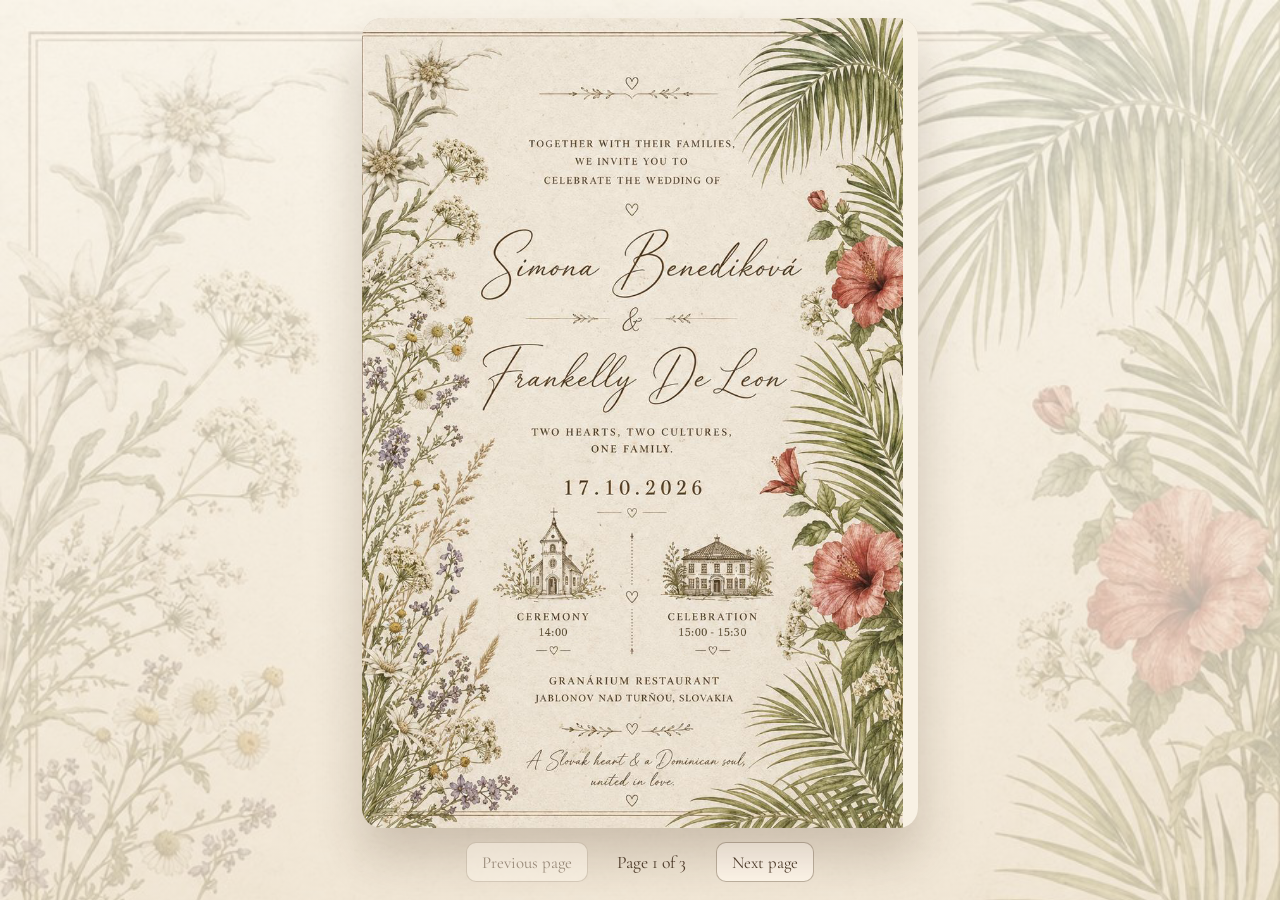
==== index.html @ 4510f34d "Initial wedding invitation site" ====
<!doctype html>
<html lang="en">
  <head>
    <meta charset="UTF-8" />
    <meta name="viewport" content="width=device-width, initial-scale=1.0" />
    <title>Simona & Frankelly | Wedding Invitation</title>
    <link rel="preconnect" href="https://fonts.googleapis.com" />
    <link rel="preconnect" href="https://fonts.gstatic.com" crossorigin />
    <link
      href="https://fonts.googleapis.com/css2?family=Cormorant+Garamond:wght@400;500;600;700&family=Great+Vibes&display=swap"
      rel="stylesheet"
    />
    <link rel="stylesheet" href="styles.css" />
  </head>
  <body>
    <main class="book-layout">
      <section class="book">
        <div class="book-track" id="book-track">
          <article class="book-page cover-page">
            <img class="cover-image" src="./assets/page1-main.png?v=20260806-1" alt="Wedding invitation cover" />
          </article>

          <article class="book-page invitation-page">
            <div class="details">
              <article>
                <h2>Date</h2>
                <p>17 October 2026</p>
              </article>
              <article>
                <h2>Ceremony</h2>
                <p>14:00</p>
              </article>
              <article>
                <h2>Celebration</h2>
                <p>15:00 - 15:30</p>
              </article>
              <article>
                <h2>Venue</h2>
                <p>
                  <a
                    class="venue-link"
                    href="https://www.google.com/maps/place//data=!4m2!3m1!1s0x473fa780d274a7af:0x8f6752d751218407?sa=X&ved=1t:8290&ictx=111"
                    target="_blank"
                    rel="noopener noreferrer"
                  >
                    Granárium Restaurant, Jablonov nad Turnou, Slovakia
                  </a>
                </p>
              </article>
            </div>

            <section class="menu-box">
              <h2>Menu</h2>
              <ul class="menu-details">
                <li>
                  <strong>Welcome</strong>: Crispy homemade cracklings fresh from the oven, Delicate 3-year-old
                  homemade apricot brandy served on dried apricots.
                </li>
                <li>
                  <strong>Soup</strong>: Traditional long-cooked chicken broth, homemade traditional pasta - čigy
                  (gágoríky), vegetables and meat from the soup, homemade stuffing.
                </li>
                <li>
                  <strong>Main course</strong>:
                  <span class="menu-option"><strong>Option 1</strong>: Juicy oven-roasted pork collar (also known as pork neck or coppa).</span>
                  <span class="menu-option"><strong>Option 2</strong>: Turkey thigh boneless with crispy skin, traditional potato puree with roasted onions, seasonal salad.</span>
                </li>
                <li>
                  <strong>Buffet "Swedish" tables</strong>: Crispy Bavarian pork knee baked in the oven, Traditional
                  stuffed cabbage, crispy oven-roasted pork belly, stuffed mushrooms, chicken perkelt, 2 types of
                  cutlets, Potato salad, roasted potatoes, grilled vegetables.
                </li>
              </ul>
            </section>

            <section class="accommodation-box gifting-box">
              <h2>Gifting</h2>
              <p>
                Your love, laughter, and company on our special day are all we truly need. As we live abroad,
                transporting flowers and traditional gifts would be difficult. Should you wish to honor us with a
                gift, we would be truly grateful for a contribution towards our future together.
              </p>
            </section>

            <section class="accommodation-box">
              <h2>Accommodation option</h2>
              <p>
                If you would like to stay overnight near the venue, you can check booking options here:
                <a
                  class="venue-link"
                  href="https://www.booking.com/hotel/sk/granarium.en-gb.html?aid=1288294&amp;label=[base64]&amp;sid=f7a717f416b6ef224981863a08c27c17&amp;all_sr_blocks=215159801_96951746_2_34_0&amp;checkin=2026-07-19&amp;checkout=2026-07-20&amp;dest_id=2151598&amp;dest_type=hotel&amp;dist=0&amp;group_adults=2&amp;group_children=0&amp;hapos=1&amp;highlighted_blocks=215159801_96951746_2_34_0&amp;hpos=1&amp;matching_block_id=215159801_96951746_2_34_0&amp;no_rooms=1&amp;req_adults=2&amp;req_children=0&amp;room1=A%2CA&amp;sb_price_type=total&amp;sr_order=popularity&amp;sr_pri_blocks=215159801_96951746_2_34_0__4631&amp;srepoch=1784383670&amp;srpvid=659963562c861167&amp;type=total&amp;ucfs=1&amp;"
                  target="_blank"
                  rel="noopener noreferrer"
                >
                  Book accommodation at Granárium
                </a>
              </p>
              <ul class="accommodation-details">
                <li>
                  Accommodation is available at the venue and can be arranged together with our group booking for
                  convenience. Please note that the stay is at your own expense. If you are interested, kindly share
                  your room details with us (for example: 2 adults, 2 children) so we can coordinate directly with the
                  venue. Please do not proceed with booking on your own.
                </li>
                <li>
                  If you need a crib for an infant, please bring your own crib, pillow, and crib duvet. Nothing else
                  will be needed for the rest of the room, this is only specifically for the infants.
                </li>
                <li>Please contact us directly so we can finalize the arrangements for you.</li>
              </ul>
            </section>
          </article>

          <article class="book-page rsvp-page">
            <h2>RSVP</h2>
            <p class="deadline">Please reply by September 17, 2026</p>

            <form id="rsvp-form" novalidate>
              <label>
                Your full name
                <input type="text" name="inviteeName" required />
              </label>

              <label>
                Email address (for wedding updates)
                <input type="email" name="inviteeEmail" required />
              </label>

              <fieldset>
                <legend>Will you attend?</legend>
                <label class="inline"><input type="radio" name="attendance" value="yes" required /> Yes</label>
                <label class="inline"><input type="radio" name="attendance" value="no" /> No</label>
              </fieldset>

              <section class="companions">
                <div class="companions-header">
                  <h3>Accompanying guests</h3>
                  <button type="button" id="add-guest">+ Add guest</button>
                </div>
                <p class="hint">Add the names of people coming with you.</p>
                <div id="guest-list"></div>
              </section>

              <label>
                Food or drink preferences
                <textarea
                  name="preferences"
                  rows="4"
                  placeholder="Example: Vegetarian meal, no peanuts, non-alcoholic drinks."
                ></textarea>
              </label>

              <button type="submit" class="submit">Send RSVP</button>
              <p id="form-message" role="status" aria-live="polite"></p>
            </form>
          </article>
        </div>
      </section>

      <nav class="book-controls" aria-label="Invitation pages">
        <button type="button" id="prev-page" class="page-button">Previous page</button>
        <p id="page-status" class="page-status">Page 1 of 3</p>
        <button type="button" id="next-page" class="page-button">Next page</button>
      </nav>
    </main>

    <script src="script.js"></script>
  </body>
</html>
---- styles.css ----
:root {
  --ink: #4f3d2c;
  --paper: #f8f1e4;
  --accent: #92724f;
  --border: rgba(95, 75, 49, 0.3);
}

* {
  box-sizing: border-box;
}

body {
  margin: 0;
  font-family: "Cormorant Garamond", serif;
  color: var(--ink);
  background:
    linear-gradient(rgba(252, 248, 238, 0.72), rgba(241, 230, 212, 0.72)),
    url("./assets/site-background-enhanced.png"),
    radial-gradient(circle at 10% 20%, #fcf8ee 0%, #f1e6d4 42%, #ead8c0 100%);
  background-size: cover, cover, auto;
  background-position: center top, center top, center;
  background-repeat: no-repeat, no-repeat, no-repeat;
  background-attachment: fixed, fixed, fixed;
  overflow-x: hidden;
  position: relative;
}

.book-layout {
  min-height: 100vh;
  width: 100%;
  margin: 0;
  padding: 1rem clamp(0.5rem, 2vw, 2rem);
  display: grid;
  gap: 0.9rem;
  align-content: center;
}

.book {
  position: relative;
  overflow: hidden;
  border-radius: 20px;
  width: min(96vw, calc(90vh * 1054 / 1536));
  max-width: 1100px;
  aspect-ratio: 1054 / 1536;
  height: auto;
  margin: 0 auto;
  box-shadow:
    0 28px 48px rgba(60, 36, 13, 0.2),
    inset 0 0 0 1px rgba(95, 75, 49, 0.2);
}

.book-track {
  display: flex;
  height: 100%;
  transition: transform 500ms ease;
  will-change: transform;
}

.book-page {
  flex: 0 0 100%;
  min-height: 100%;
  height: 100%;
  padding: clamp(1.3rem, 3vw, 2.5rem);
  position: relative;
  overflow-y: auto;
  overflow-x: hidden;
  -webkit-overflow-scrolling: touch;
  scrollbar-gutter: stable;
  border: 1px solid var(--border);
}

.cover-page {
  padding: 0;
  border: 0;
  background: var(--paper);
  display: flex;
  align-items: center;
  justify-content: center;
  overflow: hidden;
}

.cover-image {
  display: block;
  width: 100%;
  height: 100%;
  object-fit: cover;
  object-position: center;
  background: transparent;
  image-rendering: auto;
}

.invitation-page::before,
.invitation-page::after,
.rsvp-page::before,
.rsvp-page::after {
  content: "";
  position: absolute;
  top: 0;
  right: 0;
  bottom: 0;
  left: 0;
  background-size: cover;
  background-position: center;
  z-index: 0;
}

.invitation-page {
  background:
    radial-gradient(circle at 20% 20%, rgba(255, 248, 234, 0.95), rgba(246, 232, 208, 0.9)),
    var(--paper);
  padding-bottom: clamp(2.4rem, 4vh, 3.5rem);
}

.invitation-page::before {
  background-image: url("./assets/invitation-theme.jpg");
  background-size: 68%;
  background-position: left center;
  opacity: 0.15;
  filter: saturate(0.92);
}

.invitation-page::after {
  background-image: url("./assets/rsvp-theme.jpg");
  background-size: 68%;
  background-position: right center;
  opacity: 0.14;
  filter: saturate(0.92);
}

.rsvp-page {
  background:
    radial-gradient(circle at 18% 20%, rgba(255, 248, 234, 0.95), rgba(246, 232, 208, 0.9)),
    var(--paper);
}

.rsvp-page::before {
  background-image: url("./assets/invitation-theme.jpg");
  background-size: 70%;
  background-position: left top;
  opacity: 0.16;
  filter: saturate(0.9);
}

.rsvp-page::after {
  background-image: url("./assets/rsvp-theme.jpg");
  background-size: 72%;
  background-position: right bottom;
  opacity: 0.14;
  filter: saturate(0.9);
}

.book-page > * {
  position: relative;
  z-index: 1;
}

.intro,
.headline,
.deadline,
.hint {
  text-align: center;
  letter-spacing: 0.04em;
}

.intro,
.deadline,
.hint {
  font-size: clamp(1.05rem, 1.8vw, 1.3rem);
}

.names {
  font-family: "Great Vibes", cursive;
  font-size: clamp(2.5rem, 5.2vw, 4.8rem);
  text-align: center;
  margin: 1rem 0 0.5rem;
  line-height: 1.05;
  font-weight: 400;
}

.names span {
  display: block;
  font-size: 0.8em;
  margin: 0.25rem 0;
}

.headline {
  font-size: clamp(1.3rem, 2.2vw, 1.7rem);
}

.details {
  margin-top: 1.6rem;
  display: grid;
  gap: 1rem;
  grid-template-columns: repeat(2, minmax(0, 1fr));
}

.details article {
  border: 1px solid rgba(95, 75, 49, 0.25);
  border-radius: 12px;
  padding: 0.75rem;
  text-align: center;
  background: rgba(255, 250, 240, 0.86);
}

.details h2 {
  margin: 0;
  font-size: 1.2rem;
  letter-spacing: 0.07em;
  text-transform: uppercase;
}

.details p {
  margin: 0.35rem 0 0;
  font-size: 1.2rem;
}

.accommodation-box {
  margin-top: 1rem;
  border: 1px solid rgba(95, 75, 49, 0.25);
  border-radius: 12px;
  background: rgba(255, 250, 240, 0.86);
  padding: 0.85rem 1rem;
}

.menu-box {
  margin-top: 1rem;
  border: 1px solid rgba(95, 75, 49, 0.25);
  border-radius: 12px;
  background: rgba(255, 250, 240, 0.86);
  padding: 0.85rem 1rem;
}

.menu-box h2,
.accommodation-box h2 {
  margin: 0;
  font-size: 1.2rem;
  letter-spacing: 0.07em;
  text-transform: uppercase;
}

.menu-details {
  margin: 0.55rem 0 0;
  padding-left: 1.35rem;
}

.menu-details li {
  margin-top: 0.45rem;
  font-size: 1.15rem;
}

.menu-option {
  display: block;
  margin-top: 0.35rem;
}

.accommodation-box p {
  margin: 0.45rem 0 0;
  font-size: 1.15rem;
}

.accommodation-details {
  margin: 0.55rem 0 0;
  padding-left: 1.35rem;
}

.accommodation-details li {
  margin-top: 0.45rem;
  font-size: 1.15rem;
}

.venue-link {
  color: var(--ink);
  text-underline-offset: 0.2rem;
  text-decoration-thickness: 1px;
}

.venue-link:hover {
  color: #705333;
}

.rsvp-page h2 {
  text-align: center;
  font-size: 2.3rem;
  margin: 0.1rem 0 0;
  letter-spacing: 0.1em;
}

form {
  display: grid;
  gap: 0.9rem;
  margin-top: 0.8rem;
  background: rgba(255, 252, 246, 0.72);
  padding: 1rem;
  border: 1px solid rgba(95, 75, 49, 0.24);
  border-radius: 14px;
  backdrop-filter: blur(0.6px);
}

label,
legend,
h3 {
  font-size: 1.2rem;
  font-weight: 600;
}

input,
textarea {
  width: 100%;
  margin-top: 0.35rem;
  font-family: inherit;
  font-size: 1.1rem;
  padding: 0.6rem 0.7rem;
  border-radius: 10px;
  border: 1px solid rgba(95, 75, 49, 0.45);
  background: rgba(255, 255, 255, 0.85);
}

fieldset {
  border: 1px solid rgba(95, 75, 49, 0.3);
  border-radius: 10px;
  padding: 0.65rem 0.8rem 0.8rem;
}

.inline {
  display: flex;
  align-items: center;
  gap: 0.55rem;
  margin-top: 0.35rem;
  font-weight: 500;
}

.inline input {
  width: auto;
  margin: 0;
}

.companions-header {
  display: flex;
  justify-content: space-between;
  align-items: center;
}

#add-guest {
  border: 1px solid rgba(95, 75, 49, 0.4);
  background: rgba(255, 252, 246, 0.95);
  color: var(--ink);
  border-radius: 10px;
  padding: 0.45rem 0.75rem;
  font-family: inherit;
  font-size: 1rem;
  cursor: pointer;
}

.guest-row {
  display: grid;
  grid-template-columns: 1fr auto;
  gap: 0.5rem;
  margin-bottom: 0.55rem;
}

.remove-guest {
  border: 1px solid rgba(95, 75, 49, 0.35);
  border-radius: 10px;
  background: #fdf8ef;
  color: var(--ink);
  padding: 0.3rem 0.7rem;
  cursor: pointer;
}

.submit {
  margin-top: 0.3rem;
  border: 0;
  border-radius: 10px;
  padding: 0.8rem 1rem;
  background: linear-gradient(120deg, #8e6f4c, #a8885f);
  color: #fff;
  font-family: inherit;
  font-size: 1.2rem;
  font-weight: 600;
  cursor: pointer;
}

.submit:disabled {
  opacity: 0.75;
  cursor: wait;
}

#form-message {
  margin: 0.2rem 0 0;
  min-height: 1.25rem;
  font-size: 1.1rem;
  text-align: center;
}

.book-controls {
  display: flex;
  align-items: center;
  justify-content: center;
  gap: 0.8rem;
}

.page-button {
  border: 1px solid rgba(95, 75, 49, 0.4);
  background: rgba(255, 248, 236, 0.95);
  color: var(--ink);
  border-radius: 10px;
  padding: 0.55rem 0.95rem;
  font-family: inherit;
  font-size: 1.05rem;
  cursor: pointer;
}

.page-button:disabled {
  opacity: 0.5;
  cursor: not-allowed;
}

.page-status {
  margin: 0;
  min-width: 6.4rem;
  text-align: center;
  font-size: 1.1rem;
}

@media (max-width: 800px) {
  .book-page {
    min-height: 100%;
    height: 100%;
  }

  .details {
    grid-template-columns: 1fr;
  }

  .book {
    width: 100%;
    max-width: none;
    aspect-ratio: 1054 / 1536;
  }

  .book-controls {
    flex-wrap: wrap;
  }
}
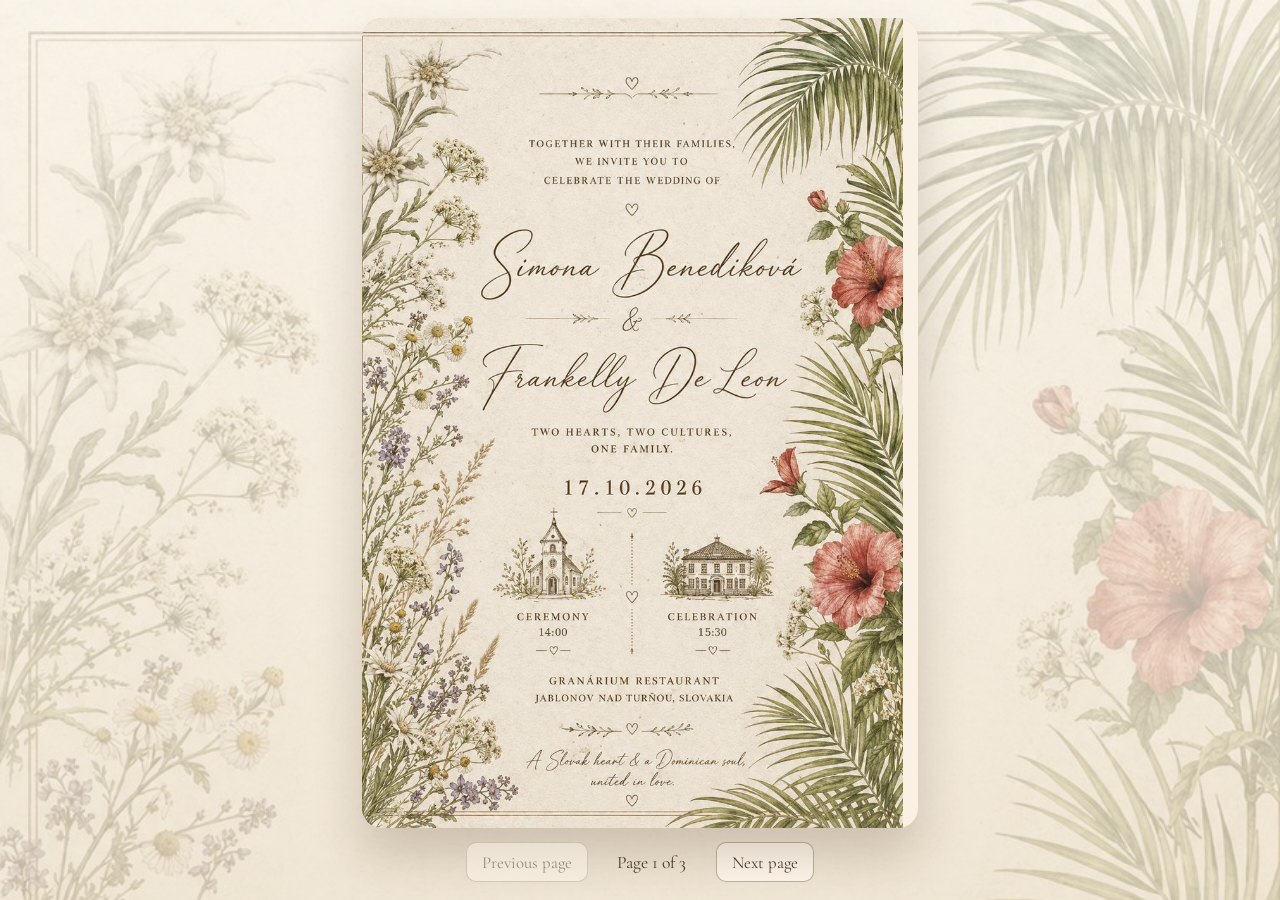
==== commit 58382303: "Update page 1 image and change celebration time to 15:30 Co-authored-by: Copilot App <223556219+Copi" ====
--- a/index.html
+++ b/index.html
@@ -17,7 +17,7 @@
       <section class="book">
         <div class="book-track" id="book-track">
           <article class="book-page cover-page">
-            <img class="cover-image" src="./assets/page1-main.png?v=20260806-1" alt="Wedding invitation cover" />
+            <img class="cover-image" src="./assets/page1-main.png?v=20260806-2" alt="Wedding invitation cover" />
           </article>
 
           <article class="book-page invitation-page">
@@ -32,7 +32,7 @@
               </article>
               <article>
                 <h2>Celebration</h2>
-                <p>15:00 - 15:30</p>
+                <p>15:30</p>
               </article>
               <article>
                 <h2>Venue</h2>
